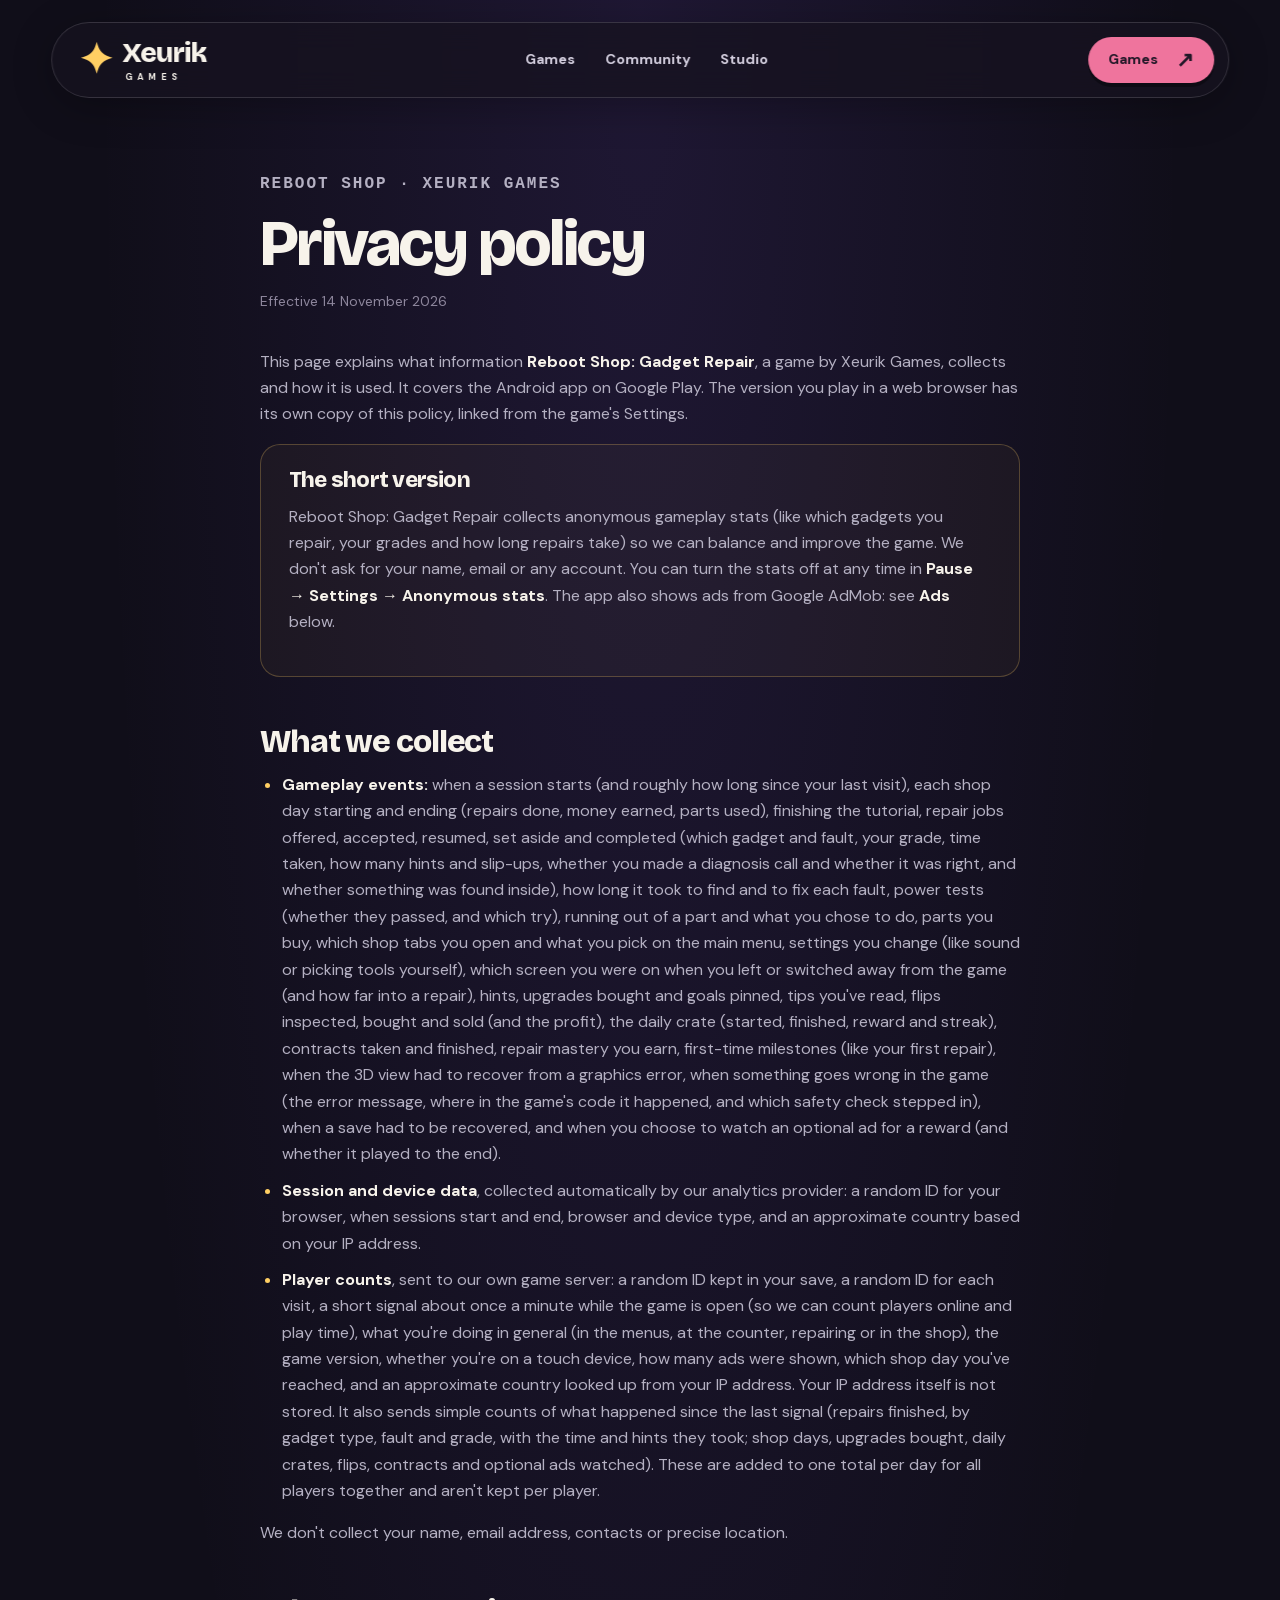
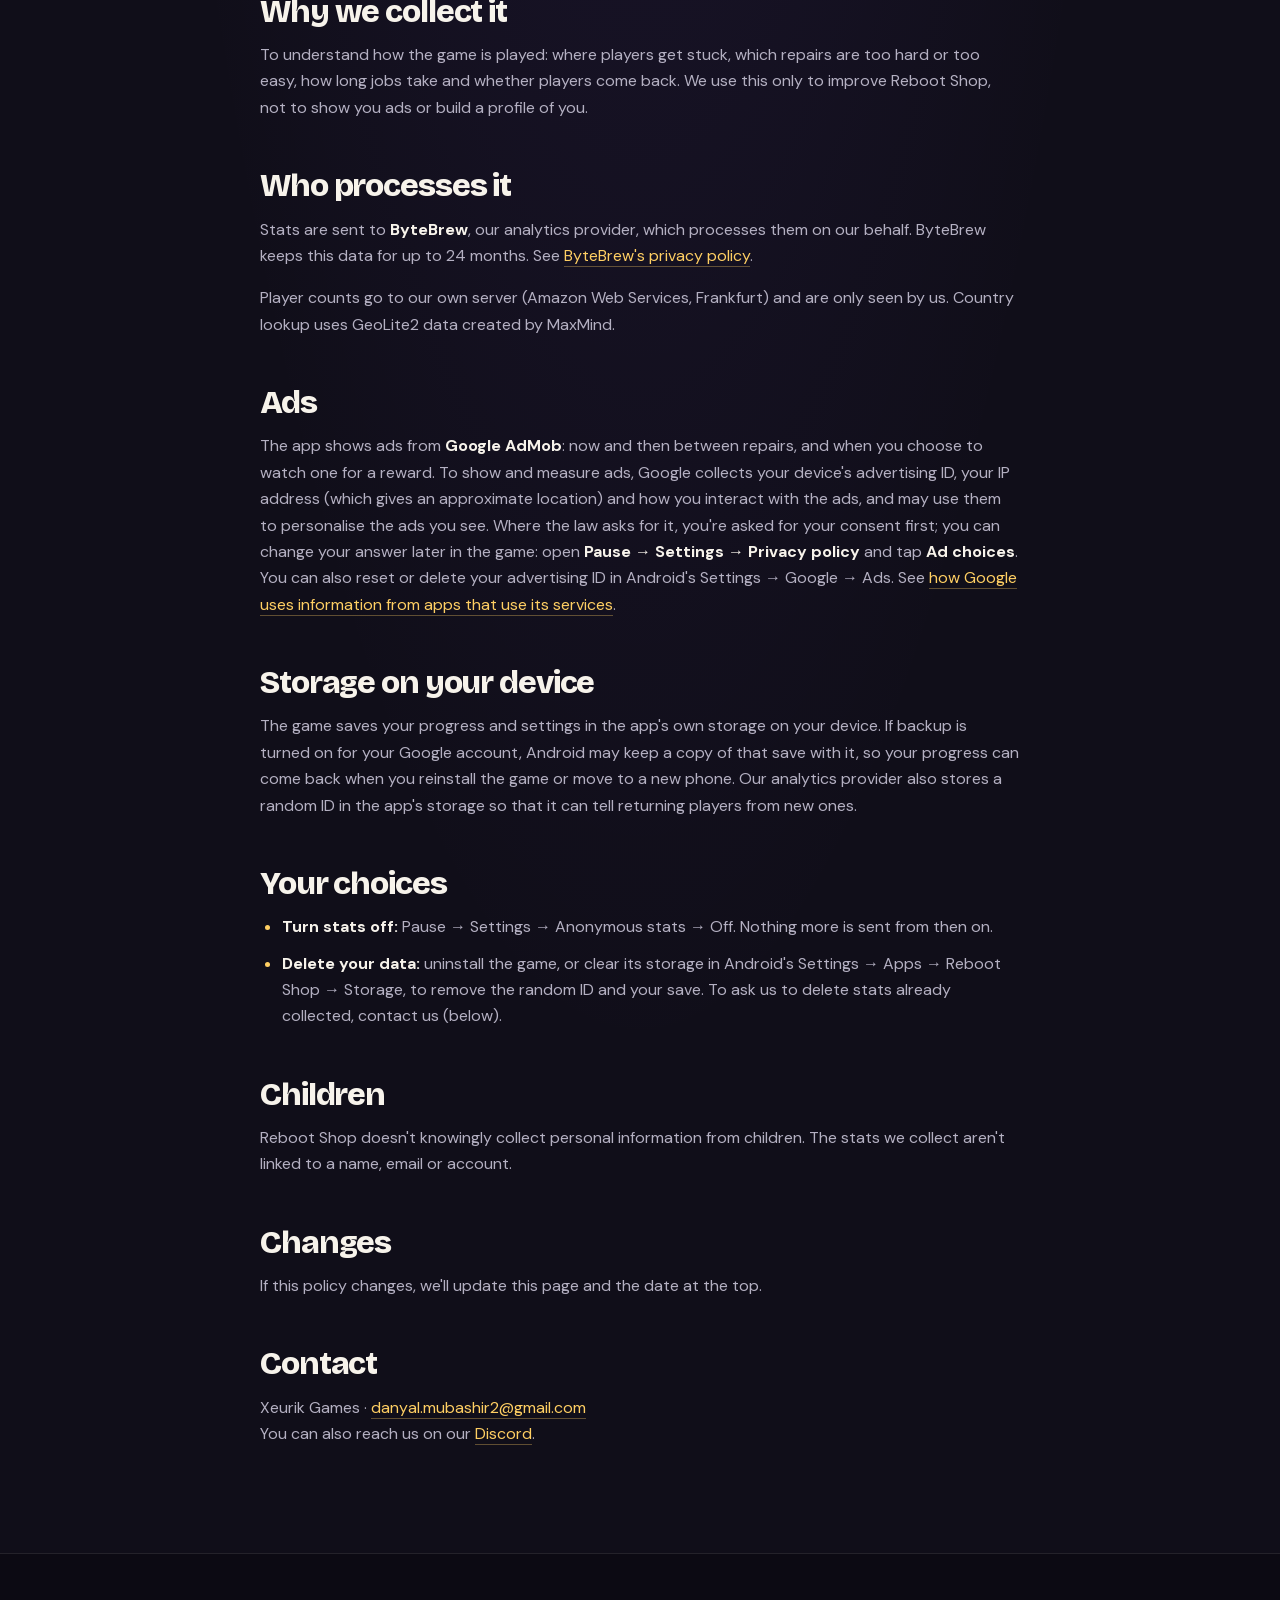
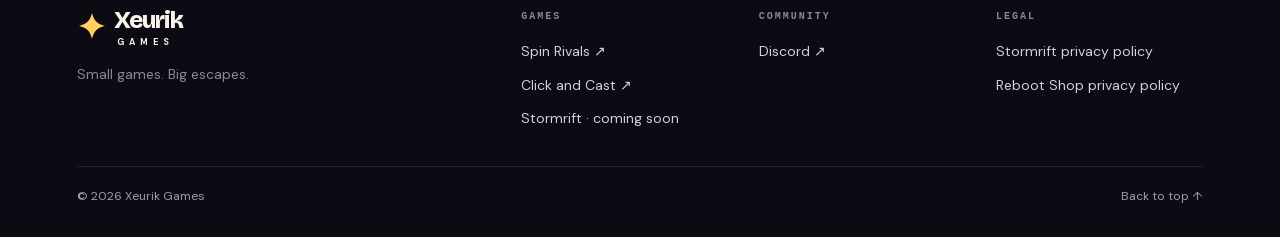
==== reboot-shop/privacy.html @ d24677f3 "Add Stormrift and privacy policies for Spin Rivals, Stormrift and Reboot Shop - Stormrift section an" ====
<!doctype html>
<html lang="en">
<head>
  <meta charset="utf-8">
  <meta name="viewport" content="width=device-width, initial-scale=1">
  <title>Reboot Shop Privacy Policy — Xeurik Games</title>
  <meta name="description" content="What Reboot Shop: Gadget Repair, a game by Xeurik Games, collects and how it is used, for the Android app.">
  <meta name="theme-color" content="#100e19">
  <link rel="icon" href="../assets/favicon.svg" type="image/svg+xml">
  <link rel="preload" href="../assets/fonts/bricolage-grotesque.woff2" as="font" type="font/woff2" crossorigin>
  <link rel="preload" href="../assets/fonts/dm-sans.woff2" as="font" type="font/woff2" crossorigin>
  <link rel="stylesheet" href="../styles.css?v=4">
  <script src="../script.js?v=4" defer></script>
</head>
<body>
<a class="skip" href="#main">Skip to content</a>

<header class="header">
  <a class="brand" href="../index.html" aria-label="Xeurik Games home"><span class="brand-icon" aria-hidden="true">✦</span><span>Xeurik<span class="brand-small">GAMES</span></span></a>
  <nav aria-label="Main navigation">
    <a href="../index.html#games">Games</a>
    <a href="../index.html#community">Community</a>
    <a href="../index.html#studio">Studio</a>
  </nav>
  <a class="button small pink" href="../index.html#games">Games <span aria-hidden="true">↗</span></a>
</header>

<main id="main" class="legal">
  <article class="legal-inner">
    <!-- The same text as the policy inside the Android app. Its source is the Reboot Shop project's
         public/privacy.html (the data-host="app" wording); change that first, rebuild the app's
         copy (npm run build:web in android/), then bring this page and its date in line. -->
    <p class="eyebrow">Reboot Shop · Xeurik Games</p>
    <h1>Privacy policy</h1>
    <p class="updated">Effective 14 November 2026</p>

    <p>This page explains what information <strong>Reboot Shop: Gadget Repair</strong>, a game by Xeurik Games, collects and how it is used. It covers the Android app on Google Play. The version you play in a web browser has its own copy of this policy, linked from the game's Settings.</p>

    <section class="summary" aria-labelledby="short-title">
      <h2 id="short-title">The short version</h2>
      <p>Reboot Shop: Gadget Repair collects anonymous gameplay stats (like which gadgets you repair, your grades and how long repairs take) so we can balance and improve the game. We don't ask for your name, email or any account. You can turn the stats off at any time in <strong>Pause → Settings → Anonymous stats</strong>.<span> The app also shows ads from Google AdMob: see <strong>Ads</strong> below.</span></p>
    </section>

    <h2>What we collect</h2>
    <ul>
    <li><strong>Gameplay events:</strong> when a session starts (and roughly how long since your last visit), each shop day starting and ending (repairs done, money earned, parts used), finishing the tutorial, repair jobs offered, accepted, resumed, set aside and completed (which gadget and fault, your grade, time taken, how many hints and slip-ups, whether you made a diagnosis call and whether it was right, and whether something was found inside), how long it took to find and to fix each fault, power tests (whether they passed, and which try), running out of a part and what you chose to do, parts you buy, which shop tabs you open and what you pick on the main menu, settings you change (like sound or picking tools yourself), which screen you were on when you left or switched away from the game (and how far into a repair), hints, upgrades bought and goals pinned, tips you've read, flips inspected, bought and sold (and the profit), the daily crate (started, finished, reward and streak), contracts taken and finished, repair mastery you earn, first-time milestones (like your first repair), when the 3D view had to recover from a graphics error, when something goes wrong in the game (the error message, where in the game's code it happened, and which safety check stepped in), when a save had to be recovered, and when you choose to watch an optional ad for a reward (and whether it played to the end).</li>
    <li><strong>Session and device data</strong>, collected automatically by our analytics provider: a random ID for your browser, when sessions start and end, browser and device type, and an approximate country based on your IP address.</li>
    <li><strong>Player counts</strong>, sent to our own game server: a random ID kept in your save, a random ID for each visit, a short signal about once a minute while the game is open (so we can count players online and play time), what you're doing in general (in the menus, at the counter, repairing or in the shop), the game version, whether you're on a touch device, how many ads were shown, which shop day you've reached, and an approximate country looked up from your IP address. Your IP address itself is not stored. It also sends simple counts of what happened since the last signal (repairs finished, by gadget type, fault and grade, with the time and hints they took; shop days, upgrades bought, daily crates, flips, contracts and optional ads watched). These are added to one total per day for all players together and aren't kept per player.</li>
    </ul>
    <p>We don't collect your name, email address, contacts or precise location.</p>

    <h2>Why we collect it</h2>
    <p>To understand how the game is played: where players get stuck, which repairs are too hard or too easy, how long jobs take and whether players come back. We use this only to improve Reboot Shop, not to show you ads or build a profile of you.</p>

    <h2>Who processes it</h2>
    <p>Stats are sent to <strong>ByteBrew</strong>, our analytics provider, which processes them on our behalf. ByteBrew keeps this data for up to 24 months. See <a href="https://docs.bytebrew.io/BBSettings/privacypolicy" target="_blank" rel="noopener">ByteBrew's privacy policy</a>.</p>
    <p>Player counts go to our own server (Amazon Web Services, Frankfurt) and are only seen by us. Country lookup uses GeoLite2 data created by MaxMind.</p>

    <h2>Ads</h2>
    <p>The app shows ads from <strong>Google AdMob</strong>: now and then between repairs, and when you choose to watch one for a reward. To show and measure ads, Google collects your device's advertising ID, your IP address (which gives an approximate location) and how you interact with the ads, and may use them to personalise the ads you see. Where the law asks for it, you're asked for your consent first; you can change your answer later in the game: open <strong>Pause → Settings → Privacy policy</strong> and tap <strong>Ad choices</strong>. You can also reset or delete your advertising ID in Android's Settings → Google → Ads. See <a href="https://policies.google.com/technologies/partner-sites" target="_blank" rel="noopener">how Google uses information from apps that use its services</a>.</p>

    <h2>Storage on your device</h2>
    <p>The game saves your progress and settings in the app's own storage on your device. If backup is turned on for your Google account, Android may keep a copy of that save with it, so your progress can come back when you reinstall the game or move to a new phone. Our analytics provider also stores a random ID in the app's storage so that it can tell returning players from new ones.</p>

    <h2>Your choices</h2>
    <ul>
    <li><strong>Turn stats off:</strong> Pause → Settings → Anonymous stats → Off. Nothing more is sent from then on.</li>
    <li><strong>Delete your data:</strong> uninstall the game, or clear its storage in Android's Settings → Apps → Reboot Shop → Storage, to remove the random ID and your save. To ask us to delete stats already collected, contact us (below).</li>
    </ul>

    <h2>Children</h2>
    <p>Reboot Shop doesn't knowingly collect personal information from children. The stats we collect aren't linked to a name, email or account.</p>

    <h2>Changes</h2>
    <p>If this policy changes, we'll update this page and the date at the top.</p>

    <h2>Contact</h2>
    <p>Xeurik Games · <a href="mailto:danyal.mubashir2@gmail.com">danyal.mubashir2@gmail.com</a><br>You can also reach us on our <a href="https://discord.gg/SkzYmR8vNn" target="_blank" rel="noopener noreferrer">Discord</a>.</p>

  </article>
</main>

<footer class="footer">
  <div class="wrap footer-grid">
    <div class="footer-brand">
      <a class="brand" href="../index.html"><span class="brand-icon" aria-hidden="true">✦</span><span>Xeurik<span class="brand-small">GAMES</span></span></a>
      <p>Small games. Big escapes.</p>
    </div>
    <nav class="footer-col" aria-label="Games">
      <p class="eyebrow">Games</p>
      <a href="https://www.crazygames.com/game/spin-rivals-nrp" target="_blank" rel="noopener noreferrer">Spin Rivals ↗</a>
      <a href="https://store.steampowered.com/app/4827230/Click_and_Cast/" target="_blank" rel="noopener noreferrer">Click and Cast ↗</a>
      <a href="../index.html#stormrift">Stormrift · coming soon</a>
    </nav>
    <nav class="footer-col" aria-label="Community">
      <p class="eyebrow">Community</p>
      <a href="https://discord.gg/SkzYmR8vNn" target="_blank" rel="noopener noreferrer">Discord ↗</a>
    </nav>
    <nav class="footer-col" aria-label="Legal">
      <p class="eyebrow">Legal</p>
      <a href="../stormrift/privacy.html">Stormrift privacy policy</a>
      <a href="privacy.html" aria-current="page">Reboot Shop privacy policy</a>
    </nav>
  </div>
  <div class="wrap footer-bottom"><p>© <span id="year">2026</span> Xeurik Games</p><a href="#">Back to top ↑</a></div>
</footer>
</body>
</html>
---- styles.css ----
@font-face {
  font-family: 'Bricolage Grotesque';
  src: url('assets/fonts/bricolage-grotesque.woff2') format('woff2');
  font-weight: 400 800;
  font-display: swap;
}
@font-face {
  font-family: 'DM Sans';
  src: url('assets/fonts/dm-sans.woff2') format('woff2');
  font-weight: 400 700;
  font-display: swap;
}

:root {
  color-scheme: dark;
  --bg: #100e19;
  --bg-2: #15111f;
  --panel: #1b1626;
  --text: #f7f3eb;
  --muted: #b4b0c2;
  --dim: #8d869c;
  --yellow: #ffcf63;
  --pink: #ef749d;
  --lilac: #c4a6f6;
  --mint: #a8dfbd;
  --teal: #63d2c8;
  --line: #ffffff19;
  --display: 'Bricolage Grotesque', 'Arial Black', Arial, sans-serif;
  --body: 'DM Sans', 'Segoe UI', Arial, Helvetica, sans-serif;
  --mono: ui-monospace, SFMono-Regular, Consolas, monospace;
}

* { box-sizing: border-box; }
html { scroll-behavior: smooth; scroll-padding-top: 110px; }
body { margin: 0; background: var(--bg); color: var(--text); font-family: var(--body); line-height: 1.65; overflow-x: hidden; }
a { color: inherit; text-decoration: none; }
button { font: inherit; }
img { display: block; max-width: 100%; height: auto; }
a, button { -webkit-tap-highlight-color: transparent; }
a:focus-visible, button:focus-visible { outline: 3px solid var(--yellow); outline-offset: 6px; }
.wrap { width: min(1160px, 88%); margin: auto; }
h1, h2, h3 { font-family: var(--display); font-weight: 800; }

/* ---------- Header ---------- */
.header {
  position: fixed; z-index: 20; top: 22px; left: 50%; translate: -50% 0;
  width: min(1200px, 92%); height: 76px; padding: 10px 14px 10px 26px;
  display: flex; align-items: center; justify-content: space-between; gap: 20px;
  border: 1px solid #ffffff24; border-radius: 48px;
  background: #171320c4; backdrop-filter: blur(14px); -webkit-backdrop-filter: blur(14px);
  box-shadow: 0 8px 40px #0004;
  transition: top .3s, height .3s, background .3s;
}
.header.scrolled { top: 12px; height: 66px; background: #151120ec; }
.brand { display: flex; align-items: center; gap: 10px; font: 800 28px/1 var(--display); letter-spacing: -1px; }
.brand-icon { color: var(--yellow); font-size: 42px; transition: rotate .6s; }
.brand:hover .brand-icon { rotate: 180deg; }
.brand-small { display: block; font: 700 9px/1 var(--body); letter-spacing: 5px; margin: 6px 0 0 3px; }
.header nav { display: flex; align-items: center; gap: 30px; font-size: 14px; font-weight: 700; color: #d4cfdf; }
.header nav a { white-space: nowrap; transition: color .2s; }
.header nav a:hover { color: var(--yellow); }
.nav-discord { display: inline-grid; place-items: center; width: 38px; height: 38px; border-radius: 50%; background: #ffffff10; border: 1px solid #ffffff1f; }
.nav-discord:hover { background: #5865f2; color: #fff !important; border-color: #5865f2; }
.discord-icon { width: 22px; height: 22px; flex: none; }
.nav-discord .discord-icon { width: 18px; height: 18px; }

/* ---------- Buttons ---------- */
.button {
  display: inline-flex; align-items: center; justify-content: center; gap: 26px;
  min-height: 56px; padding: 14px 26px; border-radius: 99px;
  color: #211727; font-size: 15px; font-weight: 700;
  box-shadow: 0 4px 0 #0005; transition: transform .2s, filter .2s, background .2s, box-shadow .2s;
}
.button:hover { transform: translateY(-3px); filter: brightness(1.08); }
.button > span { font-size: 21px; line-height: 1; }
.button.small { min-height: 46px; padding: 10px 20px; gap: 18px; font-size: 14px; }
.yellow { background: var(--yellow); }
.pink { background: var(--pink); }
.lilac { background: var(--lilac); }
.button.ghost { gap: 12px; color: var(--text); background: #ffffff0d; border: 1px solid #ffffff2e; box-shadow: none; }
.button.ghost:hover { background: #5865f2; border-color: #5865f2; filter: none; }
.button.discord { gap: 12px; color: #fff; background: #5865f2; box-shadow: 0 4px 0 #2b2f7a, 0 18px 40px #5865f244; }
.button.discord > span { margin-left: 8px; }

/* ---------- Hero ---------- */
.hero {
  position: relative; overflow: hidden; min-height: 860px;
  padding: 200px max(6%, calc((100vw - 1160px) / 2)) 125px;
  display: grid; grid-template-columns: 1.05fr 1fr; gap: 35px; align-items: center;
}
.hero::after {
  content: ""; position: absolute; inset: 0; pointer-events: none;
  background-image: url("data:image/svg+xml,%3Csvg viewBox='0 0 180 180' xmlns='http://www.w3.org/2000/svg'%3E%3Cfilter id='n'%3E%3CfeTurbulence type='fractalNoise' baseFrequency='.8' numOctaves='3' stitchTiles='stitch'/%3E%3C/filter%3E%3Cpath fill='%23fff' opacity='.03' filter='url(%23n)' d='M0 0h180v180H0z'/%3E%3C/svg%3E");
}
.glow { position: absolute; border-radius: 50%; filter: blur(90px); pointer-events: none; animation: drift 18s ease-in-out infinite alternate; }
.glow-pink { width: 560px; height: 560px; right: 2%; top: 8%; background: #ef749d38; }
.glow-teal { width: 480px; height: 480px; left: -8%; bottom: -12%; background: #63d2c826; animation-delay: -9s; }
.hero-content, .hero-games { position: relative; z-index: 1; }
.news-pill {
  display: inline-flex; align-items: center; gap: 10px; margin: 0 0 24px; padding: 5px 14px 5px 5px;
  border: 1px solid #ffcf6355; border-radius: 99px; background: #ffcf6312;
  font-size: 13px; font-weight: 700; line-height: 1.4; transition: background .2s, border-color .2s;
}
.news-pill b { padding: 2px 10px; border-radius: 99px; background: var(--yellow); color: #211727; font: 700 10px/1.7 var(--mono); letter-spacing: 1.5px; text-transform: uppercase; }
.news-pill > span { color: var(--yellow); transition: translate .2s; }
.news-pill:hover { background: #ffcf6324; border-color: var(--yellow); }
.news-pill:hover > span { translate: 3px 0; }
.eyebrow {
  font: 700 10px/1.8 var(--mono); letter-spacing: 2px; text-transform: uppercase;
  color: var(--yellow); margin: 0 0 22px;
}
.live-dot {
  display: inline-block; width: 6px; height: 6px; vertical-align: middle; border-radius: 50%;
  background: var(--mint); margin-right: 7px; box-shadow: 0 0 0 0 #a8dfbd88; animation: pulse 2.4s infinite;
}
h1 { font-size: clamp(56px, 6.2vw, 92px); line-height: .98; letter-spacing: -0.04em; margin: 0 0 26px; }
.shine {
  background: linear-gradient(100deg, var(--yellow) 10%, #ffb37a 45%, var(--pink) 90%);
  -webkit-background-clip: text; background-clip: text; color: transparent;
}
.hero-copy { font-size: 18px; color: var(--muted); margin: 0 0 34px; }
.hero-actions { display: flex; flex-wrap: wrap; gap: 14px; }
.hero-games { height: 480px; }
.art-card {
  position: absolute; width: 90%; padding: 11px;
  border: 1px solid #ffffff32; border-radius: 20px; background: #211c2c;
  box-shadow: 0 25px 70px #0009; transition: rotate .4s, scale .4s;
  animation: float 7s ease-in-out infinite;
}
.art-card img { aspect-ratio: 1.98; object-fit: cover; border-radius: 9px; }
.spin-card { top: 0; left: 0; rotate: -7deg; }
.cast-card { top: 215px; right: -10px; rotate: 6deg; animation-delay: -3.5s; }
.art-card:hover { rotate: 0deg; scale: 1.03; z-index: 2; }
.card-label { display: block; padding: 2px 7px 10px; font: 9px/1.6 var(--mono); letter-spacing: 1.7px; color: #d6cde5; }
.art-caption { display: flex; justify-content: space-between; padding: 12px 6px 1px; font: 700 16px var(--display); }
.art-caption > span { color: var(--yellow); }
.orbit-star {
  position: absolute; right: -20px; top: 155px; z-index: 3; pointer-events: none;
  font-size: 70px; color: var(--yellow); text-shadow: 0 0 35px #ffcf6366;
  animation: twinkle 5s ease-in-out infinite;
}
.hero-bottom {
  position: absolute; bottom: 32px; left: 6%; right: 6%; z-index: 1;
  display: flex; align-items: center; justify-content: space-between;
  font: 9px var(--mono); letter-spacing: 2px; color: var(--dim);
}
.hero-bottom > a {
  width: 42px; height: 42px; display: grid; place-items: center;
  font-size: 20px; color: var(--yellow); border: 1px solid #ffffff30; border-radius: 50%;
  animation: nudge 2.2s ease-in-out infinite;
}
.stars { position: absolute; inset: 0; pointer-events: none; }
.stars i { position: absolute; width: 3px; height: 3px; background: #ffcf6377; box-shadow: 0 0 15px #ffd366; animation: glimmer 4s infinite alternate; }
.stars i:nth-child(1) { left: 8%; top: 22%; }
.stars i:nth-child(2) { left: 45%; top: 28%; animation-delay: 1s; }
.stars i:nth-child(3) { left: 49%; top: 74%; }
.stars i:nth-child(4) { left: 20%; top: 86%; animation-delay: 2s; }
.stars i:nth-child(5) { left: 92%; top: 19%; }
.stars i:nth-child(6) { left: 80%; top: 83%; }
.stars i:nth-child(7) { left: 4%; top: 52%; }
.stars i:nth-child(8) { left: 60%; top: 16%; }

/* ---------- Ticker ---------- */
.ticker-wrap { overflow: hidden; padding: 16px 0; }
.ticker { overflow: hidden; border-block: 1px solid var(--line); background: var(--bg-2); padding: 18px 0; rotate: -1.2deg; margin: 0 -3%; }
.ticker-track { display: flex; align-items: center; gap: 34px; width: max-content; animation: ticker 38s linear infinite; }
.ticker span { font: 800 clamp(30px, 4vw, 52px)/1 var(--display); letter-spacing: -0.02em; text-transform: uppercase; white-space: nowrap; }
.ticker .outline { color: transparent; -webkit-text-stroke: 1.5px #f7f3eb88; }
.ticker b { color: var(--pink); font-size: 26px; }
.ticker b:nth-of-type(3n) { color: var(--yellow); }
.ticker b:nth-of-type(3n+1) { color: var(--lilac); }

/* ---------- Games ---------- */
.games { padding: 110px 0 60px; }
.section-heading { display: flex; justify-content: space-between; align-items: end; margin-bottom: 50px; }
.section-heading .eyebrow { margin-bottom: 12px; }
h2 { font-size: clamp(36px, 4.4vw, 58px); letter-spacing: -0.035em; line-height: 1.04; margin: 0; }
.accent { color: var(--pink); }
.section-heading > p { color: var(--muted); font-size: 15px; margin: 0; text-align: right; }

.game-panel {
  position: relative; margin-bottom: 40px; padding: 56px;
  border: 1px solid var(--line); border-radius: 32px; overflow: hidden;
}
.game-panel::before { content: ""; position: absolute; inset: 0; z-index: -1; pointer-events: none; }
.spin-panel::before { background: radial-gradient(ellipse at 15% 0%, #63d2c81f, transparent 55%), radial-gradient(ellipse at 100% 100%, #ff8a6b17, transparent 50%), var(--panel); }
.cast-panel::before { background: radial-gradient(ellipse at 90% 0%, #c4a6f624, transparent 55%), radial-gradient(ellipse at 0% 100%, #ef749d14, transparent 50%), var(--panel); }
.storm-panel::before { background: radial-gradient(ellipse at 12% 0%, #8b5cf62e, transparent 55%), radial-gradient(ellipse at 100% 100%, #ffcf6317, transparent 50%), var(--panel); }
.game { display: grid; grid-template-columns: 1.15fr 1fr; gap: 64px; align-items: center; }
.game-art {
  position: relative; padding: 18px 18px 40px; border-radius: 22px;
  background: radial-gradient(ellipse at top, #3c354e, #211c2b); border: 1px solid var(--line);
  rotate: -2deg; transition: rotate .4s;
  box-shadow: 0 30px 60px #0006;
}
.game-art:hover { rotate: 0deg; }
.game-art img { border-radius: 10px; width: 100%; aspect-ratio: 1.78; object-fit: cover; }
.image-note { position: absolute; bottom: 12px; left: 20px; font: 9px var(--mono); letter-spacing: 2px; color: #a69bb7; }
.game-copy .eyebrow { margin-bottom: 14px; }
.mint { color: var(--mint); }
.lavender { color: var(--lilac); }
h3 { font-size: clamp(36px, 3.6vw, 50px); line-height: 1.02; letter-spacing: -0.035em; margin: 0 0 18px; }
.game-copy > p { color: var(--muted); font-size: 15px; margin: 0 0 18px; }
.game-copy > .game-title { color: var(--text); font: 800 19px var(--display); margin: 0 0 6px; }
.tags { list-style: none; padding: 0; display: flex; gap: 7px; flex-wrap: wrap; margin: 22px 0 26px; }
.tags li { border: 1px solid #ffffff24; border-radius: 99px; padding: 4px 12px; font-size: 11px; color: #c5bed1; background: #ffffff06; }
.game-copy .fine { font-size: 11px; margin: 14px 0 0; color: #9790a6; }
.reverse .game-art { grid-column: 2; grid-row: 1; rotate: 2deg; }
.reverse .game-art:hover { rotate: 0deg; }
.reverse .game-copy { grid-column: 1; grid-row: 1; }
.cast-art { background: radial-gradient(ellipse at top, #48344b, #241d2e); }
.storm-art { background: radial-gradient(ellipse at top, #46337a, #211c2b); }
.game-copy .button.discord { box-shadow: 0 4px 0 #2b2f7a; }

.facts { list-style: none; padding: 0; margin: 52px 0 8px; display: grid; grid-template-columns: repeat(4, 1fr); gap: 14px; }
.facts li { padding: 20px 22px; border: 1px solid var(--line); border-radius: 18px; background: #ffffff06; }
.facts b { display: block; font: 800 44px/1 var(--display); letter-spacing: -0.03em; color: var(--teal); margin-bottom: 8px; }
.facts li:nth-child(2) b { color: #ff8a6b; }
.facts li:nth-child(3) b { color: var(--yellow); }
.facts li:nth-child(4) b { color: var(--pink); }
.facts span { font-size: 13px; color: var(--muted); line-height: 1.45; display: block; }

.gallery-heading { display: flex; justify-content: space-between; gap: 15px; align-items: center; margin: 44px 0 16px; }
.gallery-heading .eyebrow { margin: 0; color: #c6bad7; }
.gallery-heading > span { font-size: 12px; color: var(--muted); }
.gallery { display: grid; grid-template-columns: repeat(3, 1fr); gap: 16px; }
.gallery > a { position: relative; border: 1px solid var(--line); border-radius: 14px; overflow: hidden; background: #1b1724; transition: transform .25s, border-color .25s; }
.gallery > a:hover { transform: translateY(-5px); border-color: #ffffff40; }
.gallery img { width: 100%; aspect-ratio: 16 / 9; object-fit: cover; transition: scale .5s; }
.gallery > a:hover img { scale: 1.04; }
.gallery span { display: flex; justify-content: space-between; font-size: 12px; padding: 12px 15px; color: #ccc2db; }
.bento { grid-template-columns: 2fr 1fr 1fr; }
.bento > a:first-child { grid-row: span 2; display: flex; flex-direction: column; }
.bento > a:first-child img { flex: 1; aspect-ratio: auto; height: 100%; min-height: 0; }

/* ---------- Community ---------- */
.community { padding: 60px 0 100px; }
.community-card {
  position: relative; overflow: hidden; display: grid; grid-template-columns: 1fr 1.05fr; gap: 56px; align-items: center;
  padding: 60px; border-radius: 32px; border: 1px solid #8c93ff40;
  background: radial-gradient(ellipse at 0% 0%, #5865f244, transparent 60%), radial-gradient(ellipse at 100% 100%, #ef749d26, transparent 55%), #17142a;
}
.community-card::after {
  content: "✦"; position: absolute; right: -30px; top: -70px; font-size: 280px; line-height: 1;
  color: #ffffff08; pointer-events: none;
}
.community-copy .eyebrow { color: #aab0ff; }
.community-copy > p:not(.eyebrow, .fine) { color: var(--muted); font-size: 16px; margin: 20px 0 30px; max-width: 440px; }
.community-copy > .fine { font-size: 11px; color: var(--dim); margin: 14px 0 0; }
.perks { list-style: none; padding: 0; margin: 0; display: grid; grid-template-columns: 1fr 1fr; gap: 14px; position: relative; z-index: 1; }
.perks li { padding: 20px; border-radius: 18px; background: #ffffff09; border: 1px solid #ffffff17; transition: transform .25s, background .25s; }
.perks li:hover { transform: translateY(-4px); background: #ffffff10; }
.perk-icon { display: grid; place-items: center; width: 38px; height: 38px; border-radius: 12px; background: #ffffff0f; font-size: 18px; margin-bottom: 14px; }
.perks strong { display: block; font: 800 17px/1.2 var(--display); margin-bottom: 6px; }
.perks span { font-size: 13px; color: var(--muted); line-height: 1.5; display: block; }
.yellow-text { color: var(--yellow); }
.pink-text { color: var(--pink); }
.mint-text { color: var(--mint); }
.lilac-text { color: var(--lilac); }

/* ---------- Studio ---------- */
.studio { border-top: 1px solid var(--line); text-align: center; padding: 80px 0 90px; background: radial-gradient(ellipse at bottom, #33203966, transparent 70%); }
.studio-mark { font-size: 55px; color: var(--pink); line-height: 1.4; animation: twinkle 6s ease-in-out infinite; }
.studio .eyebrow { margin: 15px 0 24px; }
.studio-inner > p:not(.eyebrow) { max-width: 540px; color: var(--muted); font-size: 16px; margin: 25px auto 34px; }
.text-link { font-size: 15px; font-weight: 700; border-bottom: 1px solid #ffcf6355; padding-bottom: 7px; color: var(--yellow); transition: border-color .2s; }
.text-link:hover { border-color: var(--yellow); }

/* ---------- Footer ---------- */
.footer { border-top: 1px solid var(--line); background: #0c0a13; }
.footer-grid { display: grid; grid-template-columns: 2fr 1fr 1fr 1fr; gap: 30px; padding: 54px 0 36px; }
.footer-brand p { color: var(--dim); font-size: 14px; margin: 16px 0 0; }
.footer .brand { font-size: 24px; }
.footer .brand-icon { font-size: 34px; }
.footer-col { display: flex; flex-direction: column; gap: 10px; font-size: 14px; }
.footer-col .eyebrow { margin: 0 0 4px; color: var(--dim); }
.footer-col a { color: #d4cfdf; width: fit-content; }
.footer-col a:hover, .footer-bottom a:hover { color: var(--yellow); }
.footer-bottom { display: flex; justify-content: space-between; gap: 20px; padding: 20px 0 30px; border-top: 1px solid var(--line); font-size: 12px; color: #a59bb6; }
.footer-bottom p { margin: 0; }

/* ---------- Legal pages (stormrift/privacy.html) ---------- */
.legal { padding: 170px 0 90px; background: radial-gradient(ellipse at 50% 0%, #8b5cf61f, transparent 60%); }
.legal-inner { width: min(760px, 88%); margin: auto; }
.legal .eyebrow { margin-bottom: 14px; }
.legal h1 { font-size: clamp(40px, 6vw, 64px); margin: 0 0 14px; }
.legal .updated { color: var(--dim); font-size: 14px; margin: 0 0 36px; }
.legal h2 { font-size: clamp(26px, 3vw, 32px); margin: 48px 0 14px; }
.legal p, .legal li { color: var(--muted); font-size: 16px; }
.legal p { margin: 0 0 16px; }
.legal ul { padding-left: 22px; margin: 0 0 16px; }
.legal li { margin-bottom: 10px; }
.legal li::marker { color: var(--yellow); }
.legal strong { color: var(--text); }
.legal a:not(.button) { color: var(--yellow); border-bottom: 1px solid #ffcf6355; transition: border-color .2s; }
.legal a:not(.button):hover { border-color: var(--yellow); }
.legal .summary { padding: 24px 28px; margin: 0 0 12px; border: 1px solid #ffcf6340; border-radius: 20px; background: #ffcf630a; }
.legal .summary h2 { margin: 0 0 12px; font-size: 22px; }
.legal .summary ul { margin: 0; }
.legal .summary li:last-child { margin-bottom: 0; }

/* ---------- Lightbox & misc ---------- */
.skip { position: fixed; top: -70px; left: 20px; z-index: 30; background: var(--yellow); color: #111; padding: 12px; }
.skip:focus { top: 10px; }
dialog { border: 1px solid #ffffff40; border-radius: 16px; background: #191421; padding: 40px 15px 10px; max-width: 1100px; width: 92%; color: var(--text); }
dialog::backdrop { background: #08060eeb; backdrop-filter: blur(6px); }
dialog img { max-height: 75vh; width: 100%; object-fit: contain; border-radius: 8px; }
dialog p { text-align: center; font-size: 13px; color: var(--muted); }
.close { position: absolute; top: 2px; right: 7px; background: none; border: 0; color: white; font-size: 23px; cursor: pointer; padding: 0 9px; }
body.modal-open { overflow: hidden; }

/* Scroll reveal: only hidden when JS is running, so the page never ends up blank. */
.js [data-reveal] { opacity: 0; translate: 0 28px; transition: opacity .7s ease, translate .7s cubic-bezier(.2, .7, .2, 1); }
.js [data-reveal].in { opacity: 1; translate: 0 0; }

.live-dot.soon { background: var(--yellow); animation: none; box-shadow: 0 0 10px #ffcf6388; }

@keyframes glimmer { to { opacity: .2; transform: translateY(-9px); } }
@keyframes float { 50% { translate: 0 -12px; } }
@keyframes twinkle { 50% { scale: .85; opacity: .75; rotate: 20deg; } }
@keyframes drift { to { translate: -60px 40px; scale: 1.15; } }
@keyframes pulse { 70% { box-shadow: 0 0 0 7px #a8dfbd00; } 100% { box-shadow: 0 0 0 0 #a8dfbd00; } }
@keyframes nudge { 50% { translate: 0 5px; } }
@keyframes ticker { to { transform: translateX(-50%); } }

/* ---------- Responsive ---------- */
@media (min-width: 1450px) { .hero { min-height: 920px; } }
@media (max-width: 1000px) {
  .game-panel { padding: 40px; }
  .game { gap: 40px; }
  .facts { grid-template-columns: repeat(2, 1fr); }
  .community-card { grid-template-columns: 1fr; gap: 36px; padding: 48px; }
}
@media (max-width: 900px) {
  .hero { gap: 22px; padding-top: 185px; min-height: 780px; }
  .hero-games { height: 380px; }
  .cast-card { top: 180px; }
  h1 { font-size: 62px; }
  .hero-copy { font-size: 16px; }
  .header nav { gap: 20px; }
  .orbit-star { right: -10px; top: 140px; font-size: 50px; }
}
@media (max-width: 760px) {
  .header > .button { display: none; }
  .game, .game.reverse { display: flex; flex-direction: column; gap: 32px; }
  .game-art { width: 100%; }
  .bento { grid-template-columns: 1fr 1fr; }
  .bento > a:first-child { grid-column: span 2; grid-row: auto; }
  .bento > a:first-child img { aspect-ratio: 16 / 9; height: auto; }
}
@media (max-width: 650px) {
  html { scroll-padding-top: 90px; }
  .header { top: 14px; height: 64px; padding: 8px 10px 8px 18px; gap: 12px; }
  .header.scrolled { top: 8px; height: 58px; }
  .brand { font-size: 24px; }
  .brand-icon { font-size: 34px; }
  .brand-small { font-size: 8px; }
  .header nav { gap: 13px; font-size: 12px; }
  .header nav a[href$="#studio"] { display: none; }
  .nav-discord { width: 34px; height: 34px; }
  .hero { display: block; padding: 135px 7% 100px; text-align: center; min-height: 0; }
  .hero .eyebrow { font-size: 8px; letter-spacing: 1.3px; }
  h1 { font-size: clamp(46px, 12.5vw, 72px); }
  .hero-copy { font-size: 15px; }
  .hero-actions { justify-content: center; }
  .hero-actions .button { width: 100%; max-width: 330px; }
  .hero-games { width: min(410px, 96%); height: 400px; margin: 56px auto 0; text-align: left; }
  .art-card { width: 89%; }
  .cast-card { top: 185px; right: -5px; }
  .glow-pink { width: 360px; height: 360px; right: -30%; top: 30%; }
  .hero-bottom { bottom: 24px; }
  .hero-bottom > span { font-size: 7px; letter-spacing: 1px; max-width: 110px; }
  .hero-bottom > span:first-child { text-align: left; }
  .hero-bottom > span:last-child { text-align: right; }
  .ticker { padding: 13px 0; }
  .games { padding: 80px 0 30px; }
  .section-heading { margin-bottom: 28px; }
  .section-heading > p { display: none; }
  .game-panel { padding: 22px 18px 26px; border-radius: 24px; margin-bottom: 26px; }
  .game-art { padding: 12px 12px 34px; }
  h3 { font-size: 38px; }
  .game-copy .button { width: 100%; }
  .facts { gap: 10px; margin-top: 34px; }
  .facts li { padding: 16px; }
  .facts b { font-size: 34px; }
  .facts span { font-size: 12px; }
  /* Phones: screenshots become a swipeable row instead of a long stack. */
  .gallery, .bento {
    display: flex; gap: 12px; overflow-x: auto; scroll-snap-type: x mandatory;
    margin: 0 -18px; padding: 0 18px 6px; scroll-padding: 0 18px; scrollbar-width: none;
  }
  .gallery::-webkit-scrollbar { display: none; }
  .gallery > a { flex: 0 0 84%; scroll-snap-align: start; }
  .gallery > a:hover { transform: none; }
  .gallery-heading { display: block; margin-top: 32px; }
  .gallery-heading > span { display: block; margin-top: 6px; }
  .community { padding: 40px 0 70px; }
  .community-card { padding: 30px 22px; border-radius: 24px; }
  .community-copy .button { width: 100%; }
  .perks { grid-template-columns: 1fr; gap: 10px; }
  .perks li { display: grid; grid-template-columns: 38px 1fr; column-gap: 14px; padding: 16px; }
  .perk-icon { grid-row: span 2; margin: 0; }
  .studio { padding: 60px 0 70px; }
  .studio h2 { font-size: 36px; }
  .studio-inner > p:not(.eyebrow) { font-size: 15px; }
  .footer-grid { grid-template-columns: 1fr 1fr; }
  .footer-brand { grid-column: span 2; }
  .news-pill { font-size: 12px; margin-bottom: 20px; }
  .legal { padding: 120px 0 60px; }
  .legal .summary { padding: 20px; }
  .legal p, .legal li { font-size: 15px; }
}
@media (prefers-reduced-motion: reduce) {
  html { scroll-behavior: auto; }
  *, *::before, *::after { animation: none !important; transition: none !important; }
  .js [data-reveal] { opacity: 1; translate: none; }
}
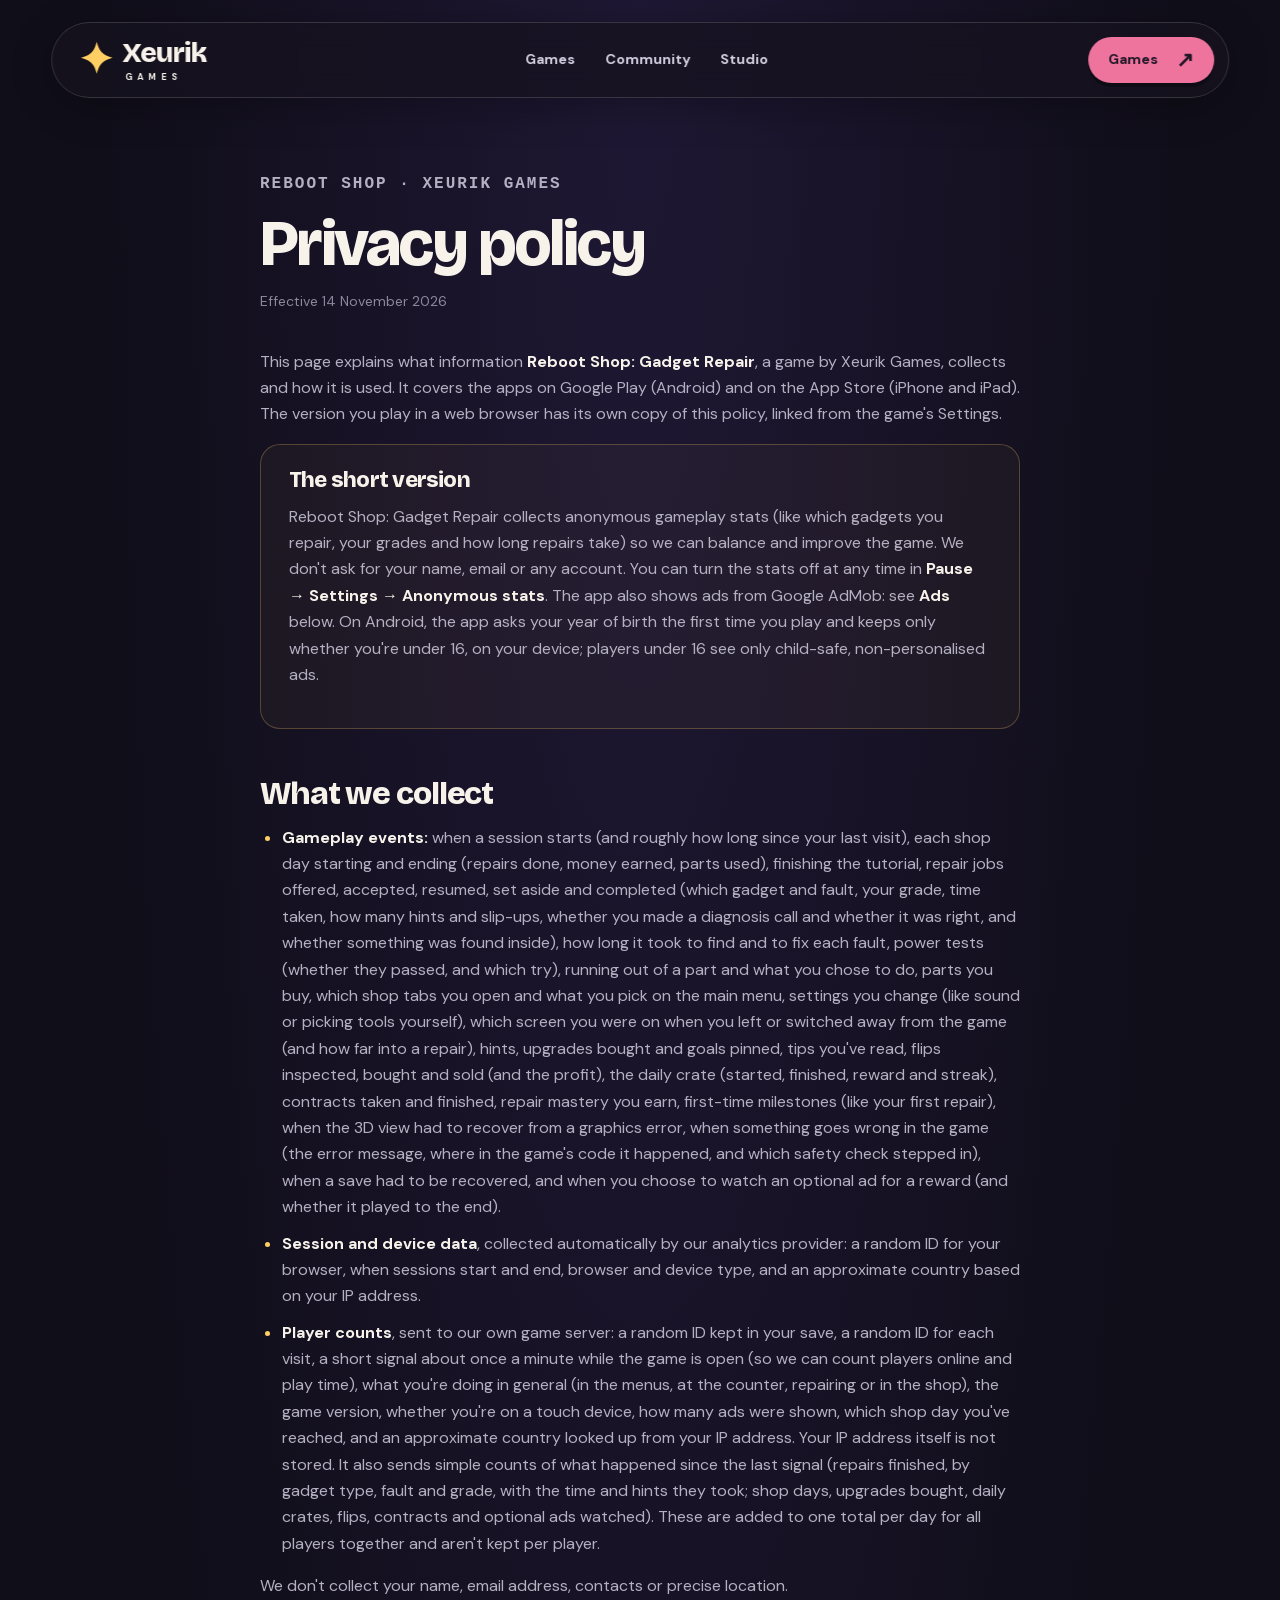
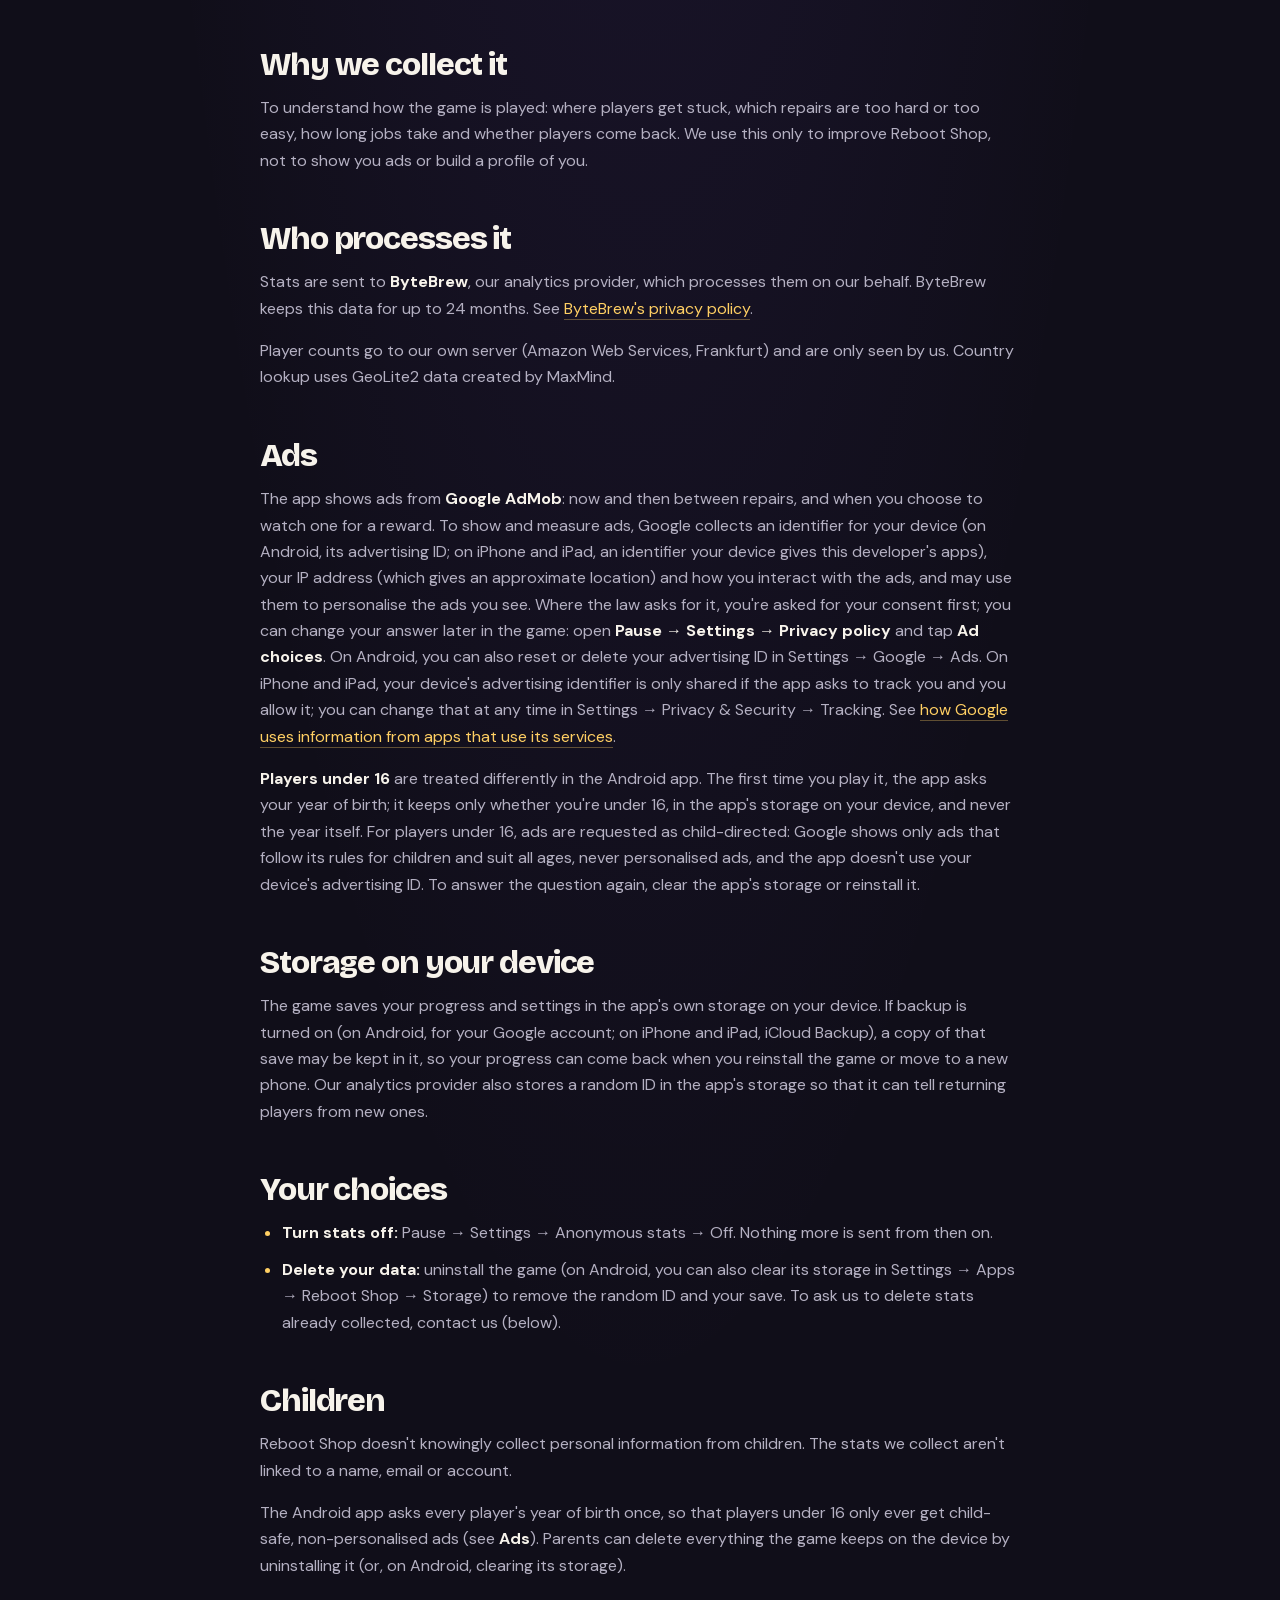
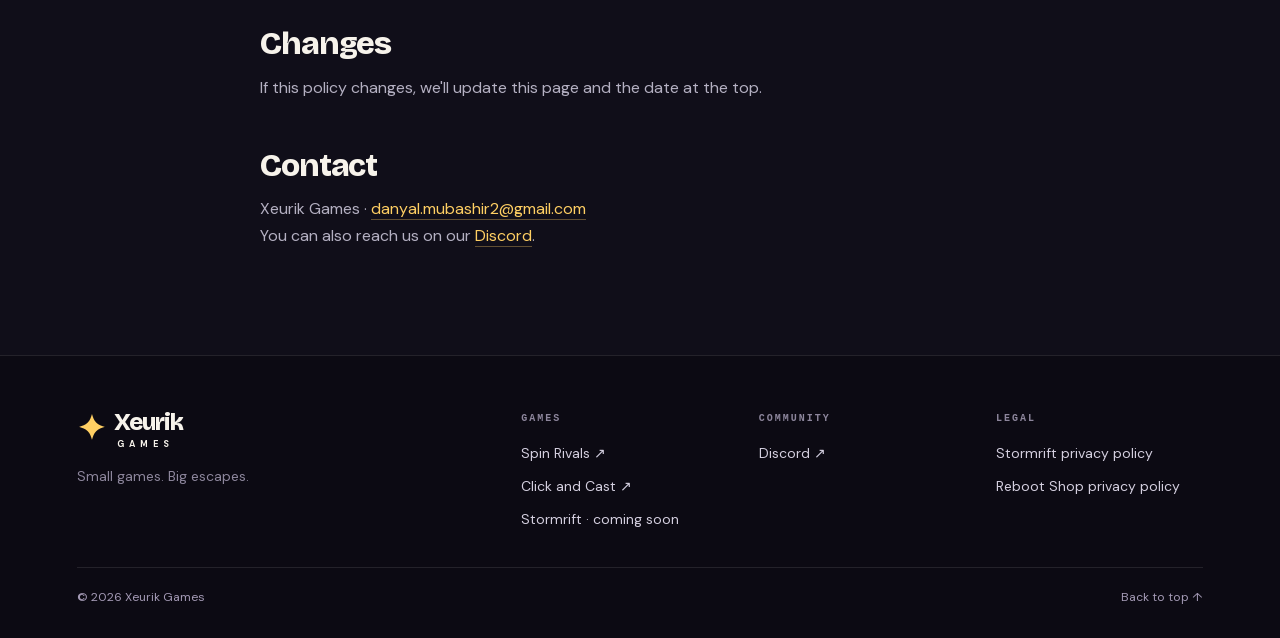
==== commit b6c62ef7: "Reboot Shop privacy policy: cover the iOS app" ====
--- a/reboot-shop/privacy.html
+++ b/reboot-shop/privacy.html
@@ -4,7 +4,7 @@
   <meta charset="utf-8">
   <meta name="viewport" content="width=device-width, initial-scale=1">
   <title>Reboot Shop Privacy Policy — Xeurik Games</title>
-  <meta name="description" content="What Reboot Shop: Gadget Repair, a game by Xeurik Games, collects and how it is used, for the Android app.">
+  <meta name="description" content="What Reboot Shop: Gadget Repair, a game by Xeurik Games, collects and how it is used, for the Android and iOS apps.">
   <meta name="theme-color" content="#100e19">
   <link rel="icon" href="../assets/favicon.svg" type="image/svg+xml">
   <link rel="preload" href="../assets/fonts/bricolage-grotesque.woff2" as="font" type="font/woff2" crossorigin>
@@ -27,18 +27,19 @@
 
 <main id="main" class="legal">
   <article class="legal-inner">
-    <!-- The same text as the policy inside the Android app. Its source is the Reboot Shop project's
-         public/privacy.html (the data-host="app" wording); change that first, rebuild the app's
-         copy (npm run build:web in android/), then bring this page and its date in line. -->
+    <!-- The policies inside the Android and iOS apps, in one page. Their source is the Reboot Shop
+         project's public/privacy.html (its data-host="app", "android" and "ios" wording); change that
+         first, rebuild the apps' copies (npm run build:web in android/ and ios/), then bring this page
+         and its date in line. Where the apps differ, this page says which is which. -->
     <p class="eyebrow">Reboot Shop · Xeurik Games</p>
     <h1>Privacy policy</h1>
     <p class="updated">Effective 14 November 2026</p>
 
-    <p>This page explains what information <strong>Reboot Shop: Gadget Repair</strong>, a game by Xeurik Games, collects and how it is used. It covers the Android app on Google Play. The version you play in a web browser has its own copy of this policy, linked from the game's Settings.</p>
+    <p>This page explains what information <strong>Reboot Shop: Gadget Repair</strong>, a game by Xeurik Games, collects and how it is used. It covers the apps on Google Play (Android) and on the App Store (iPhone and iPad). The version you play in a web browser has its own copy of this policy, linked from the game's Settings.</p>
 
     <section class="summary" aria-labelledby="short-title">
       <h2 id="short-title">The short version</h2>
-      <p>Reboot Shop: Gadget Repair collects anonymous gameplay stats (like which gadgets you repair, your grades and how long repairs take) so we can balance and improve the game. We don't ask for your name, email or any account. You can turn the stats off at any time in <strong>Pause → Settings → Anonymous stats</strong>.<span> The app also shows ads from Google AdMob: see <strong>Ads</strong> below.</span></p>
+      <p>Reboot Shop: Gadget Repair collects anonymous gameplay stats (like which gadgets you repair, your grades and how long repairs take) so we can balance and improve the game. We don't ask for your name, email or any account. You can turn the stats off at any time in <strong>Pause → Settings → Anonymous stats</strong>.<span> The app also shows ads from Google AdMob: see <strong>Ads</strong> below.</span> On Android, the app asks your year of birth the first time you play and keeps only whether you're under 16, on your device; players under 16 see only child-safe, non-personalised ads.</p>
     </section>
 
     <h2>What we collect</h2>
@@ -57,19 +58,21 @@
     <p>Player counts go to our own server (Amazon Web Services, Frankfurt) and are only seen by us. Country lookup uses GeoLite2 data created by MaxMind.</p>
 
     <h2>Ads</h2>
-    <p>The app shows ads from <strong>Google AdMob</strong>: now and then between repairs, and when you choose to watch one for a reward. To show and measure ads, Google collects your device's advertising ID, your IP address (which gives an approximate location) and how you interact with the ads, and may use them to personalise the ads you see. Where the law asks for it, you're asked for your consent first; you can change your answer later in the game: open <strong>Pause → Settings → Privacy policy</strong> and tap <strong>Ad choices</strong>. You can also reset or delete your advertising ID in Android's Settings → Google → Ads. See <a href="https://policies.google.com/technologies/partner-sites" target="_blank" rel="noopener">how Google uses information from apps that use its services</a>.</p>
+    <p>The app shows ads from <strong>Google AdMob</strong>: now and then between repairs, and when you choose to watch one for a reward. To show and measure ads, Google collects an identifier for your device (on Android, its advertising ID; on iPhone and iPad, an identifier your device gives this developer's apps), your IP address (which gives an approximate location) and how you interact with the ads, and may use them to personalise the ads you see. Where the law asks for it, you're asked for your consent first; you can change your answer later in the game: open <strong>Pause → Settings → Privacy policy</strong> and tap <strong>Ad choices</strong>. On Android, you can also reset or delete your advertising ID in Settings → Google → Ads. On iPhone and iPad, your device's advertising identifier is only shared if the app asks to track you and you allow it; you can change that at any time in Settings → Privacy &amp; Security → Tracking. See <a href="https://policies.google.com/technologies/partner-sites" target="_blank" rel="noopener">how Google uses information from apps that use its services</a>.</p>
+    <p><strong>Players under 16</strong> are treated differently in the Android app. The first time you play it, the app asks your year of birth; it keeps only whether you're under 16, in the app's storage on your device, and never the year itself. For players under 16, ads are requested as child-directed: Google shows only ads that follow its rules for children and suit all ages, never personalised ads, and the app doesn't use your device's advertising ID. To answer the question again, clear the app's storage or reinstall it.</p>
 
     <h2>Storage on your device</h2>
-    <p>The game saves your progress and settings in the app's own storage on your device. If backup is turned on for your Google account, Android may keep a copy of that save with it, so your progress can come back when you reinstall the game or move to a new phone. Our analytics provider also stores a random ID in the app's storage so that it can tell returning players from new ones.</p>
+    <p>The game saves your progress and settings in the app's own storage on your device. If backup is turned on (on Android, for your Google account; on iPhone and iPad, iCloud Backup), a copy of that save may be kept in it, so your progress can come back when you reinstall the game or move to a new phone. Our analytics provider also stores a random ID in the app's storage so that it can tell returning players from new ones.</p>
 
     <h2>Your choices</h2>
     <ul>
     <li><strong>Turn stats off:</strong> Pause → Settings → Anonymous stats → Off. Nothing more is sent from then on.</li>
-    <li><strong>Delete your data:</strong> uninstall the game, or clear its storage in Android's Settings → Apps → Reboot Shop → Storage, to remove the random ID and your save. To ask us to delete stats already collected, contact us (below).</li>
+    <li><strong>Delete your data:</strong> uninstall the game (on Android, you can also clear its storage in Settings → Apps → Reboot Shop → Storage) to remove the random ID and your save. To ask us to delete stats already collected, contact us (below).</li>
     </ul>
 
     <h2>Children</h2>
     <p>Reboot Shop doesn't knowingly collect personal information from children. The stats we collect aren't linked to a name, email or account.</p>
+    <p>The Android app asks every player's year of birth once, so that players under 16 only ever get child-safe, non-personalised ads (see <strong>Ads</strong>). Parents can delete everything the game keeps on the device by uninstalling it (or, on Android, clearing its storage).</p>
 
     <h2>Changes</h2>
     <p>If this policy changes, we'll update this page and the date at the top.</p>
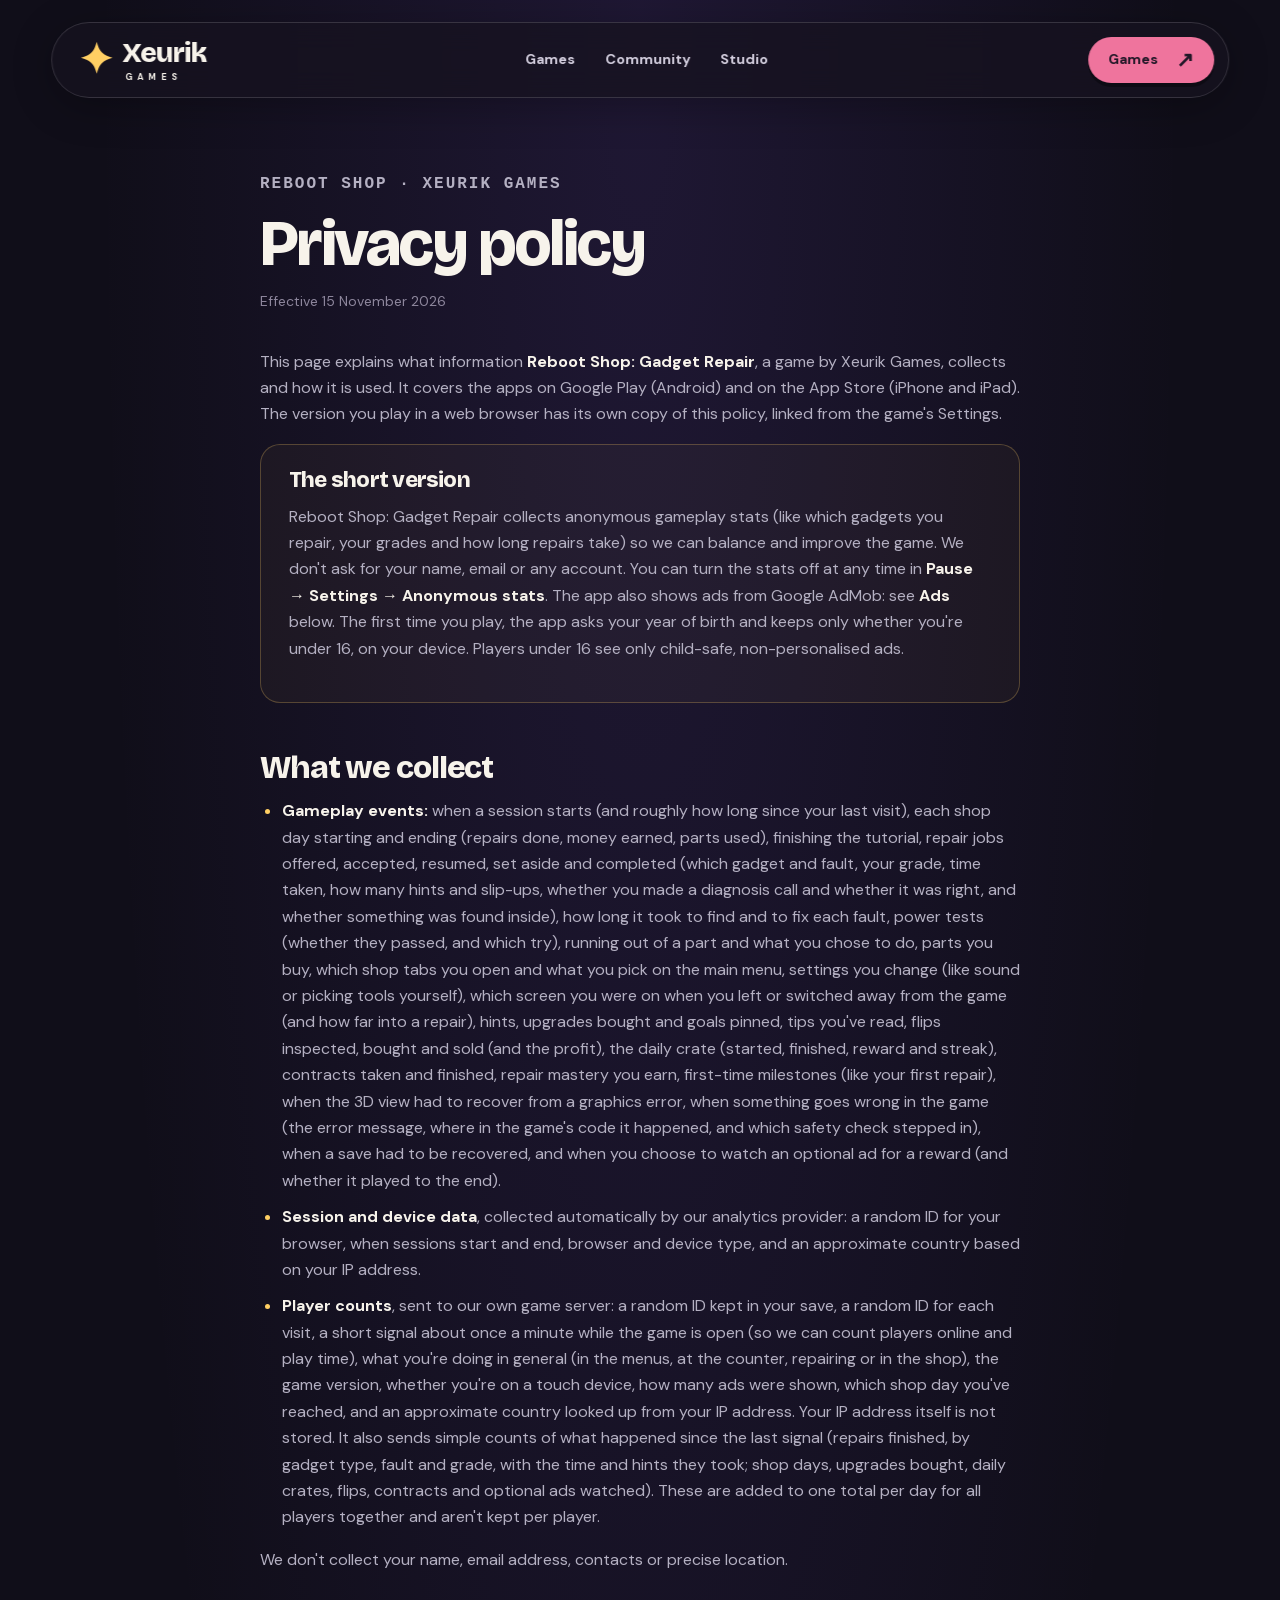
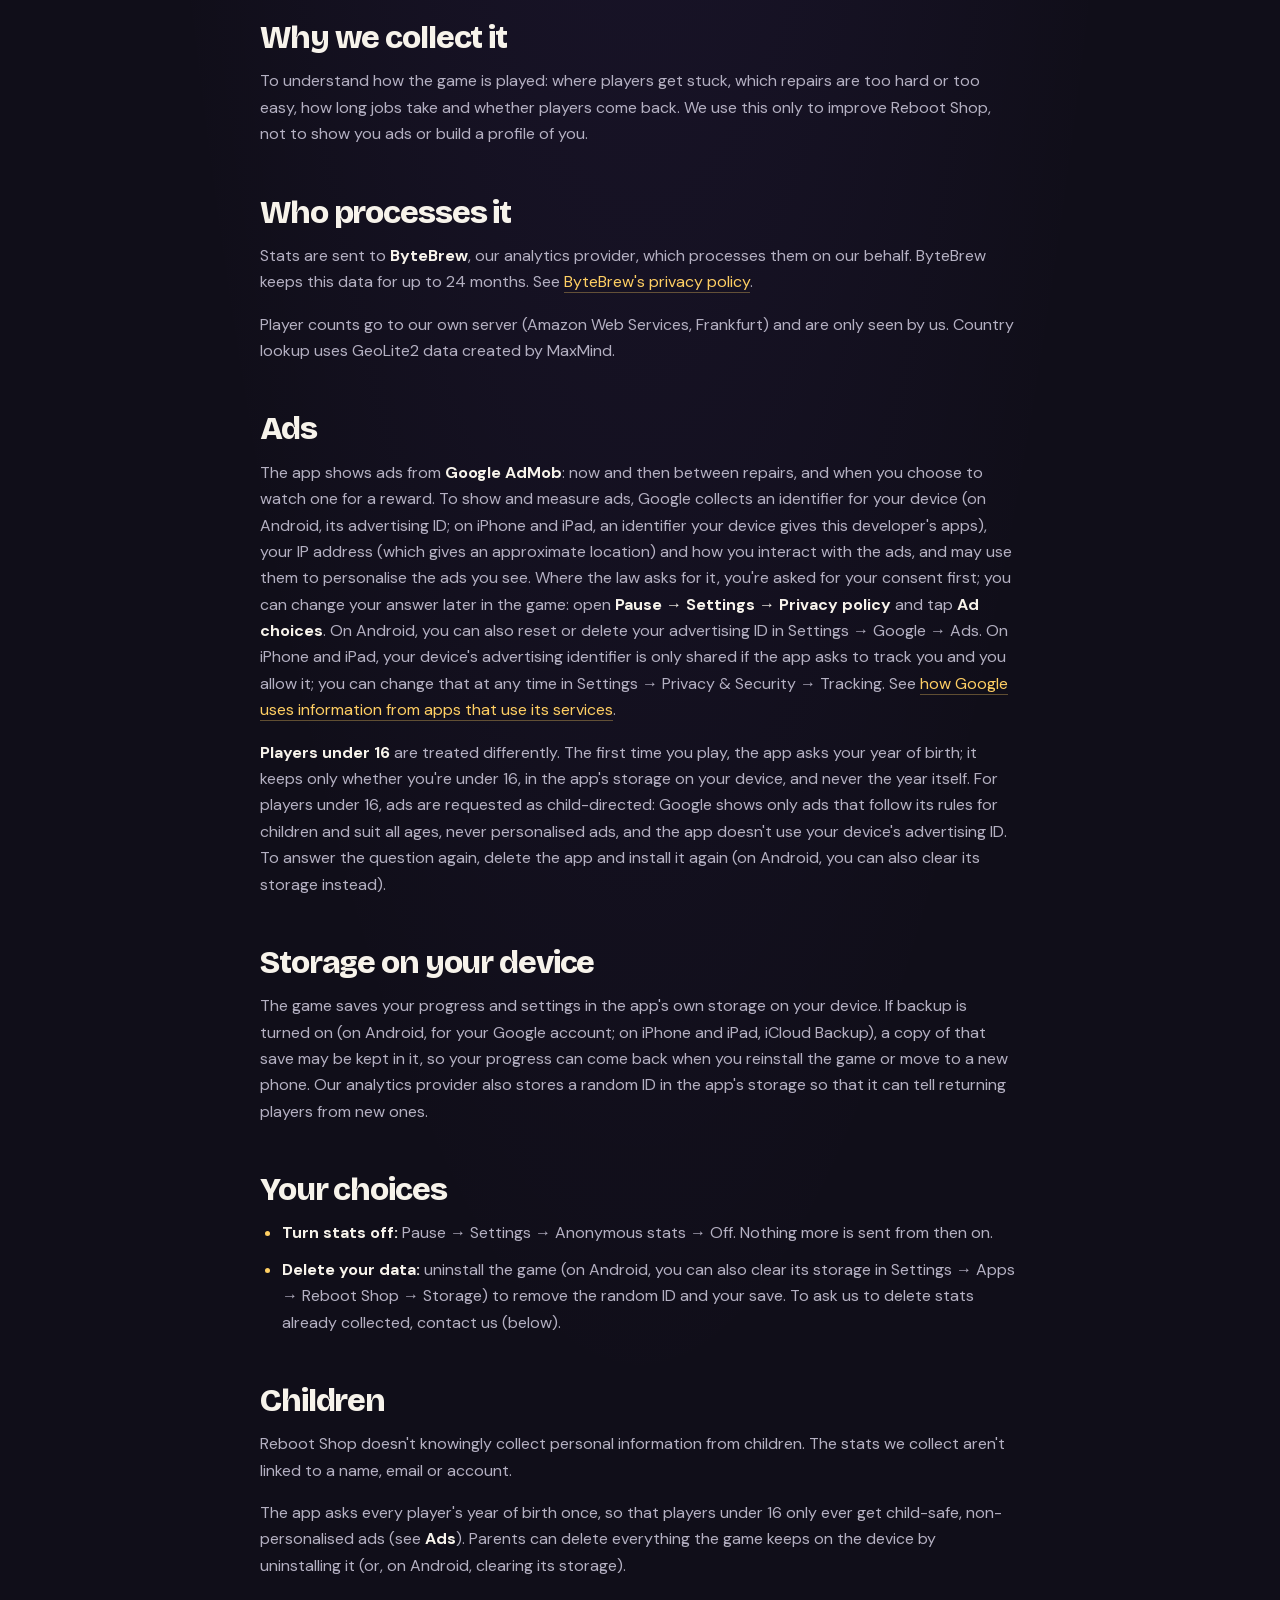
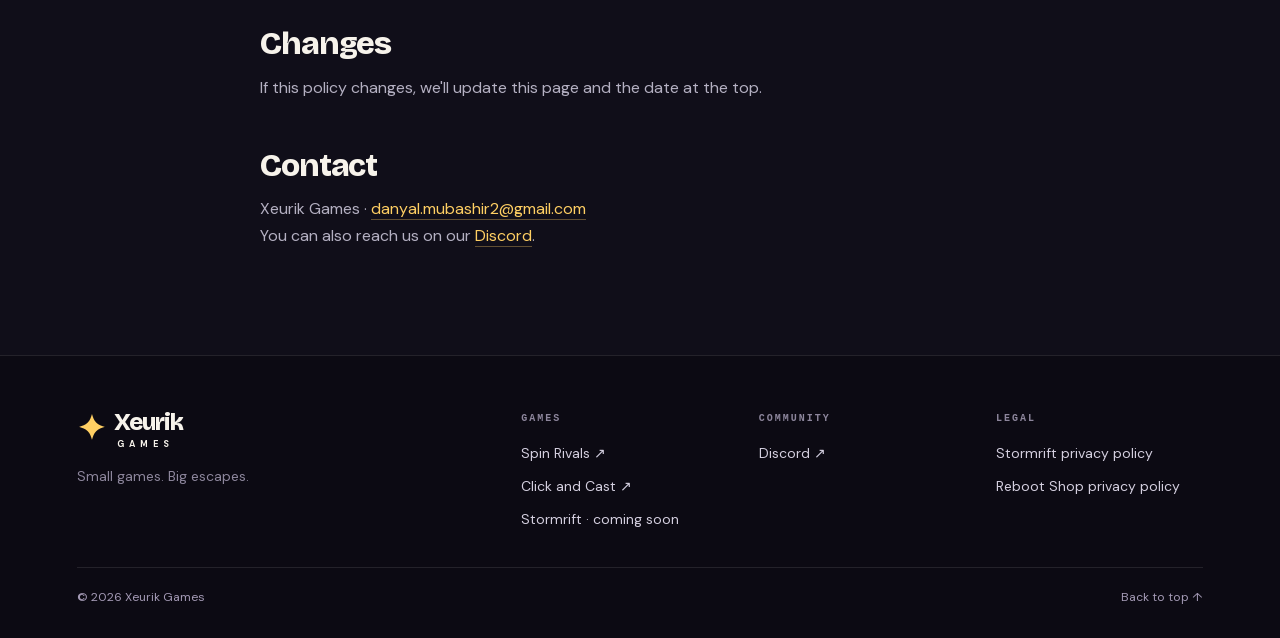
==== commit 7c70b0f2: "Reboot Shop privacy policy: the iOS app asks the age question too" ====
--- a/reboot-shop/privacy.html
+++ b/reboot-shop/privacy.html
@@ -33,13 +33,13 @@
          and its date in line. Where the apps differ, this page says which is which. -->
     <p class="eyebrow">Reboot Shop · Xeurik Games</p>
     <h1>Privacy policy</h1>
-    <p class="updated">Effective 14 November 2026</p>
+    <p class="updated">Effective 15 November 2026</p>
 
     <p>This page explains what information <strong>Reboot Shop: Gadget Repair</strong>, a game by Xeurik Games, collects and how it is used. It covers the apps on Google Play (Android) and on the App Store (iPhone and iPad). The version you play in a web browser has its own copy of this policy, linked from the game's Settings.</p>
 
     <section class="summary" aria-labelledby="short-title">
       <h2 id="short-title">The short version</h2>
-      <p>Reboot Shop: Gadget Repair collects anonymous gameplay stats (like which gadgets you repair, your grades and how long repairs take) so we can balance and improve the game. We don't ask for your name, email or any account. You can turn the stats off at any time in <strong>Pause → Settings → Anonymous stats</strong>.<span> The app also shows ads from Google AdMob: see <strong>Ads</strong> below.</span> On Android, the app asks your year of birth the first time you play and keeps only whether you're under 16, on your device; players under 16 see only child-safe, non-personalised ads.</p>
+      <p>Reboot Shop: Gadget Repair collects anonymous gameplay stats (like which gadgets you repair, your grades and how long repairs take) so we can balance and improve the game. We don't ask for your name, email or any account. You can turn the stats off at any time in <strong>Pause → Settings → Anonymous stats</strong>.<span> The app also shows ads from Google AdMob: see <strong>Ads</strong> below.</span> The first time you play, the app asks your year of birth and keeps only whether you're under 16, on your device. Players under 16 see only child-safe, non-personalised ads.</p>
     </section>
 
     <h2>What we collect</h2>
@@ -59,7 +59,7 @@
 
     <h2>Ads</h2>
     <p>The app shows ads from <strong>Google AdMob</strong>: now and then between repairs, and when you choose to watch one for a reward. To show and measure ads, Google collects an identifier for your device (on Android, its advertising ID; on iPhone and iPad, an identifier your device gives this developer's apps), your IP address (which gives an approximate location) and how you interact with the ads, and may use them to personalise the ads you see. Where the law asks for it, you're asked for your consent first; you can change your answer later in the game: open <strong>Pause → Settings → Privacy policy</strong> and tap <strong>Ad choices</strong>. On Android, you can also reset or delete your advertising ID in Settings → Google → Ads. On iPhone and iPad, your device's advertising identifier is only shared if the app asks to track you and you allow it; you can change that at any time in Settings → Privacy &amp; Security → Tracking. See <a href="https://policies.google.com/technologies/partner-sites" target="_blank" rel="noopener">how Google uses information from apps that use its services</a>.</p>
-    <p><strong>Players under 16</strong> are treated differently in the Android app. The first time you play it, the app asks your year of birth; it keeps only whether you're under 16, in the app's storage on your device, and never the year itself. For players under 16, ads are requested as child-directed: Google shows only ads that follow its rules for children and suit all ages, never personalised ads, and the app doesn't use your device's advertising ID. To answer the question again, clear the app's storage or reinstall it.</p>
+    <p><strong>Players under 16</strong> are treated differently. The first time you play, the app asks your year of birth; it keeps only whether you're under 16, in the app's storage on your device, and never the year itself. For players under 16, ads are requested as child-directed: Google shows only ads that follow its rules for children and suit all ages, never personalised ads, and the app doesn't use your device's advertising ID. To answer the question again, delete the app and install it again (on Android, you can also clear its storage instead).</p>
 
     <h2>Storage on your device</h2>
     <p>The game saves your progress and settings in the app's own storage on your device. If backup is turned on (on Android, for your Google account; on iPhone and iPad, iCloud Backup), a copy of that save may be kept in it, so your progress can come back when you reinstall the game or move to a new phone. Our analytics provider also stores a random ID in the app's storage so that it can tell returning players from new ones.</p>
@@ -72,7 +72,7 @@
 
     <h2>Children</h2>
     <p>Reboot Shop doesn't knowingly collect personal information from children. The stats we collect aren't linked to a name, email or account.</p>
-    <p>The Android app asks every player's year of birth once, so that players under 16 only ever get child-safe, non-personalised ads (see <strong>Ads</strong>). Parents can delete everything the game keeps on the device by uninstalling it (or, on Android, clearing its storage).</p>
+    <p>The app asks every player's year of birth once, so that players under 16 only ever get child-safe, non-personalised ads (see <strong>Ads</strong>). Parents can delete everything the game keeps on the device by uninstalling it (or, on Android, clearing its storage).</p>
 
     <h2>Changes</h2>
     <p>If this policy changes, we'll update this page and the date at the top.</p>
